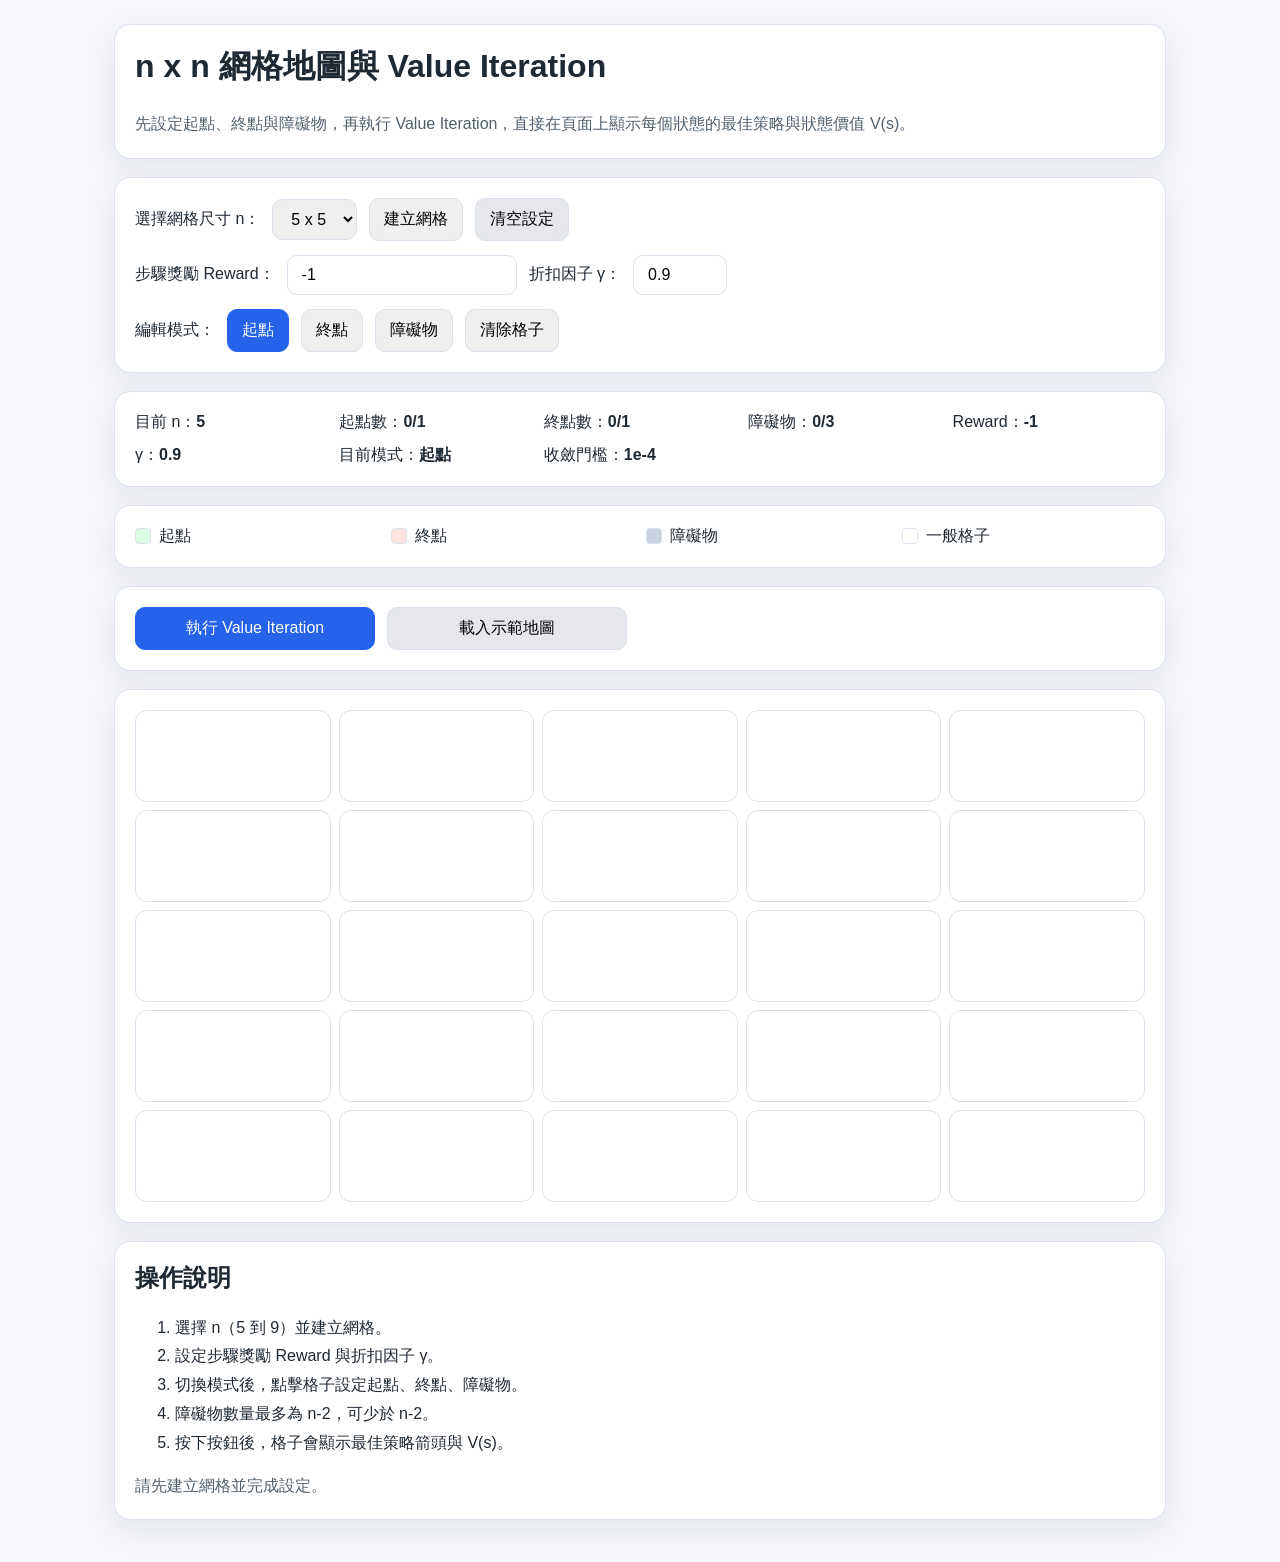
==== index.html @ 13fbd71c "New static Version (JS)" ====
<!DOCTYPE html>
<html lang="zh-Hant">
<head>
  <meta charset="UTF-8" />
  <meta name="viewport" content="width=device-width, initial-scale=1.0" />
  <title>GridWorld Value Iteration</title>
  <link rel="stylesheet" href="./static/style.css" />
</head>
<body>
  <main class="container">
    <header class="hero">
      <h1>n x n 網格地圖與 Value Iteration</h1>
      <p>
        先設定起點、終點與障礙物，再執行 Value Iteration，直接在頁面上顯示每個狀態的最佳策略與狀態價值 V(s)。
      </p>
    </header>

    <section class="panel controls">
      <div class="control-row">
        <label for="gridSize">選擇網格尺寸 n：</label>
        <select id="gridSize">
          <option value="5">5 x 5</option>
          <option value="6">6 x 6</option>
          <option value="7">7 x 7</option>
          <option value="8">8 x 8</option>
          <option value="9">9 x 9</option>
        </select>
        <button id="buildGridBtn">建立網格</button>
        <button id="resetGridBtn" class="secondary">清空設定</button>
      </div>

      <div class="control-row">
        <label for="rewardInput">步驟獎勵 Reward：</label>
        <input id="rewardInput" type="number" step="0.1" value="-1" />

        <label for="gammaInput">折扣因子 γ：</label>
        <input id="gammaInput" type="number" step="0.01" min="0" max="1" value="0.9" />
      </div>

      <div class="control-row mode-row">
        <span>編輯模式：</span>
        <button class="mode-btn active" data-mode="start">起點</button>
        <button class="mode-btn" data-mode="end">終點</button>
        <button class="mode-btn" data-mode="obstacle">障礙物</button>
        <button class="mode-btn" data-mode="empty">清除格子</button>
      </div>
    </section>

    <section class="panel info-grid">
      <div>目前 n：<strong id="infoN">5</strong></div>
      <div>起點數：<strong id="infoStart">0/1</strong></div>
      <div>終點數：<strong id="infoEnd">0/1</strong></div>
      <div>障礙物：<strong id="infoObstacle">0/3</strong></div>
      <div>Reward：<strong id="infoReward">-1</strong></div>
      <div>γ：<strong id="infoGamma">0.9</strong></div>
      <div>目前模式：<strong id="infoMode">起點</strong></div>
      <div>收斂門檻：<strong>1e-4</strong></div>
    </section>

    <section class="panel legend">
      <div><span class="legend-box start"></span>起點</div>
      <div><span class="legend-box end"></span>終點</div>
      <div><span class="legend-box obstacle"></span>障礙物</div>
      <div><span class="legend-box empty"></span>一般格子</div>
    </section>

    <section class="panel action-panel">
      <button id="runBtn" class="primary">執行 Value Iteration</button>
      <button id="demoBtn" class="secondary">載入示範地圖</button>
    </section>

    <section class="panel">
      <div id="grid" class="grid" aria-label="grid world"></div>
    </section>

    <section class="panel">
      <h2>操作說明</h2>
      <ol>
        <li>選擇 n（5 到 9）並建立網格。</li>
        <li>設定步驟獎勵 Reward 與折扣因子 γ。</li>
        <li>切換模式後，點擊格子設定起點、終點、障礙物。</li>
        <li>障礙物數量最多為 n-2，可少於 n-2。</li>
        <li>按下按鈕後，格子會顯示最佳策略箭頭與 V(s)。</li>
      </ol>
      <p id="message" class="message">請先建立網格並完成設定。</p>
    </section>
  </main>

  <script src="./static/app.js"></script>
</body>
</html>
---- static/style.css ----
:root {
  --bg: #f5f7fb;
  --panel: #ffffff;
  --line: #d9e2ec;
  --text: #1f2933;
  --muted: #52606d;
  --primary: #2563eb;
  --primary-dark: #1d4ed8;
  --secondary: #e5e7eb;
  --start: #dcfce7;
  --end: #fee2e2;
  --obstacle: #cbd5e1;
  --shadow: 0 10px 30px rgba(15, 23, 42, 0.08);
}

* {
  box-sizing: border-box;
}

body {
  margin: 0;
  font-family: "Noto Sans TC", "Microsoft JhengHei", sans-serif;
  background: var(--bg);
  color: var(--text);
}

.container {
  max-width: 1100px;
  margin: 0 auto;
  padding: 24px;
}

.hero,
.panel {
  background: var(--panel);
  border: 1px solid var(--line);
  border-radius: 16px;
  box-shadow: var(--shadow);
  padding: 20px;
  margin-bottom: 18px;
}

.hero h1,
.panel h2 {
  margin-top: 0;
}

.hero p {
  margin-bottom: 0;
  color: var(--muted);
  line-height: 1.7;
}

.control-row {
  display: flex;
  flex-wrap: wrap;
  align-items: center;
  gap: 12px;
  margin-bottom: 14px;
}

.control-row:last-child {
  margin-bottom: 0;
}

button,
select,
input {
  font: inherit;
}

button,
select,
input[type="number"] {
  border-radius: 10px;
  border: 1px solid var(--line);
  padding: 10px 14px;
}

button {
  cursor: pointer;
  transition: transform 0.15s ease, background 0.15s ease, border-color 0.15s ease;
}

button:hover {
  transform: translateY(-1px);
}

button.primary {
  background: var(--primary);
  color: #fff;
  border-color: var(--primary);
}

button.primary:hover {
  background: var(--primary-dark);
}

button.secondary {
  background: var(--secondary);
}

.mode-btn.active {
  background: var(--primary);
  border-color: var(--primary);
  color: #fff;
}

.info-grid,
.legend,
.action-panel {
  display: grid;
  gap: 12px;
}

.info-grid {
  grid-template-columns: repeat(auto-fit, minmax(180px, 1fr));
}

.legend {
  grid-template-columns: repeat(auto-fit, minmax(120px, 1fr));
}

.action-panel {
  grid-template-columns: repeat(auto-fit, minmax(180px, 240px));
}

.legend-box {
  display: inline-block;
  width: 16px;
  height: 16px;
  vertical-align: middle;
  margin-right: 8px;
  border-radius: 4px;
  border: 1px solid var(--line);
}

.legend-box.start { background: var(--start); }
.legend-box.end { background: var(--end); }
.legend-box.obstacle { background: var(--obstacle); }
.legend-box.empty { background: #fff; }

.grid {
  display: grid;
  gap: 8px;
  width: 100%;
}

.cell {
  position: relative;
  border: 1px solid var(--line);
  border-radius: 12px;
  min-height: 92px;
  background: #fff;
  display: flex;
  align-items: center;
  justify-content: center;
  user-select: none;
  cursor: pointer;
  overflow: hidden;
}

.cell.start { background: var(--start); }
.cell.end { background: var(--end); }
.cell.obstacle {
  background: var(--obstacle);
  color: #334155;
}

.cell-label {
  position: absolute;
  top: 8px;
  left: 10px;
  font-size: 12px;
  font-weight: 700;
  opacity: 0.85;
}

.cell-arrow {
  font-size: 28px;
  font-weight: 700;
  line-height: 1;
}

.cell-value {
  position: absolute;
  right: 10px;
  bottom: 8px;
  font-size: 13px;
  font-weight: 700;
  background: rgba(255, 255, 255, 0.75);
  padding: 2px 6px;
  border-radius: 999px;
}

.message {
  margin: 0;
  color: var(--muted);
  line-height: 1.7;
}

.message.error {
  color: #b91c1c;
}

.message.success {
  color: #166534;
}

ol {
  margin-bottom: 14px;
  line-height: 1.8;
}

@media (max-width: 640px) {
  .container {
    padding: 14px;
  }

  .cell {
    min-height: 76px;
  }

  .cell-arrow {
    font-size: 24px;
  }
}
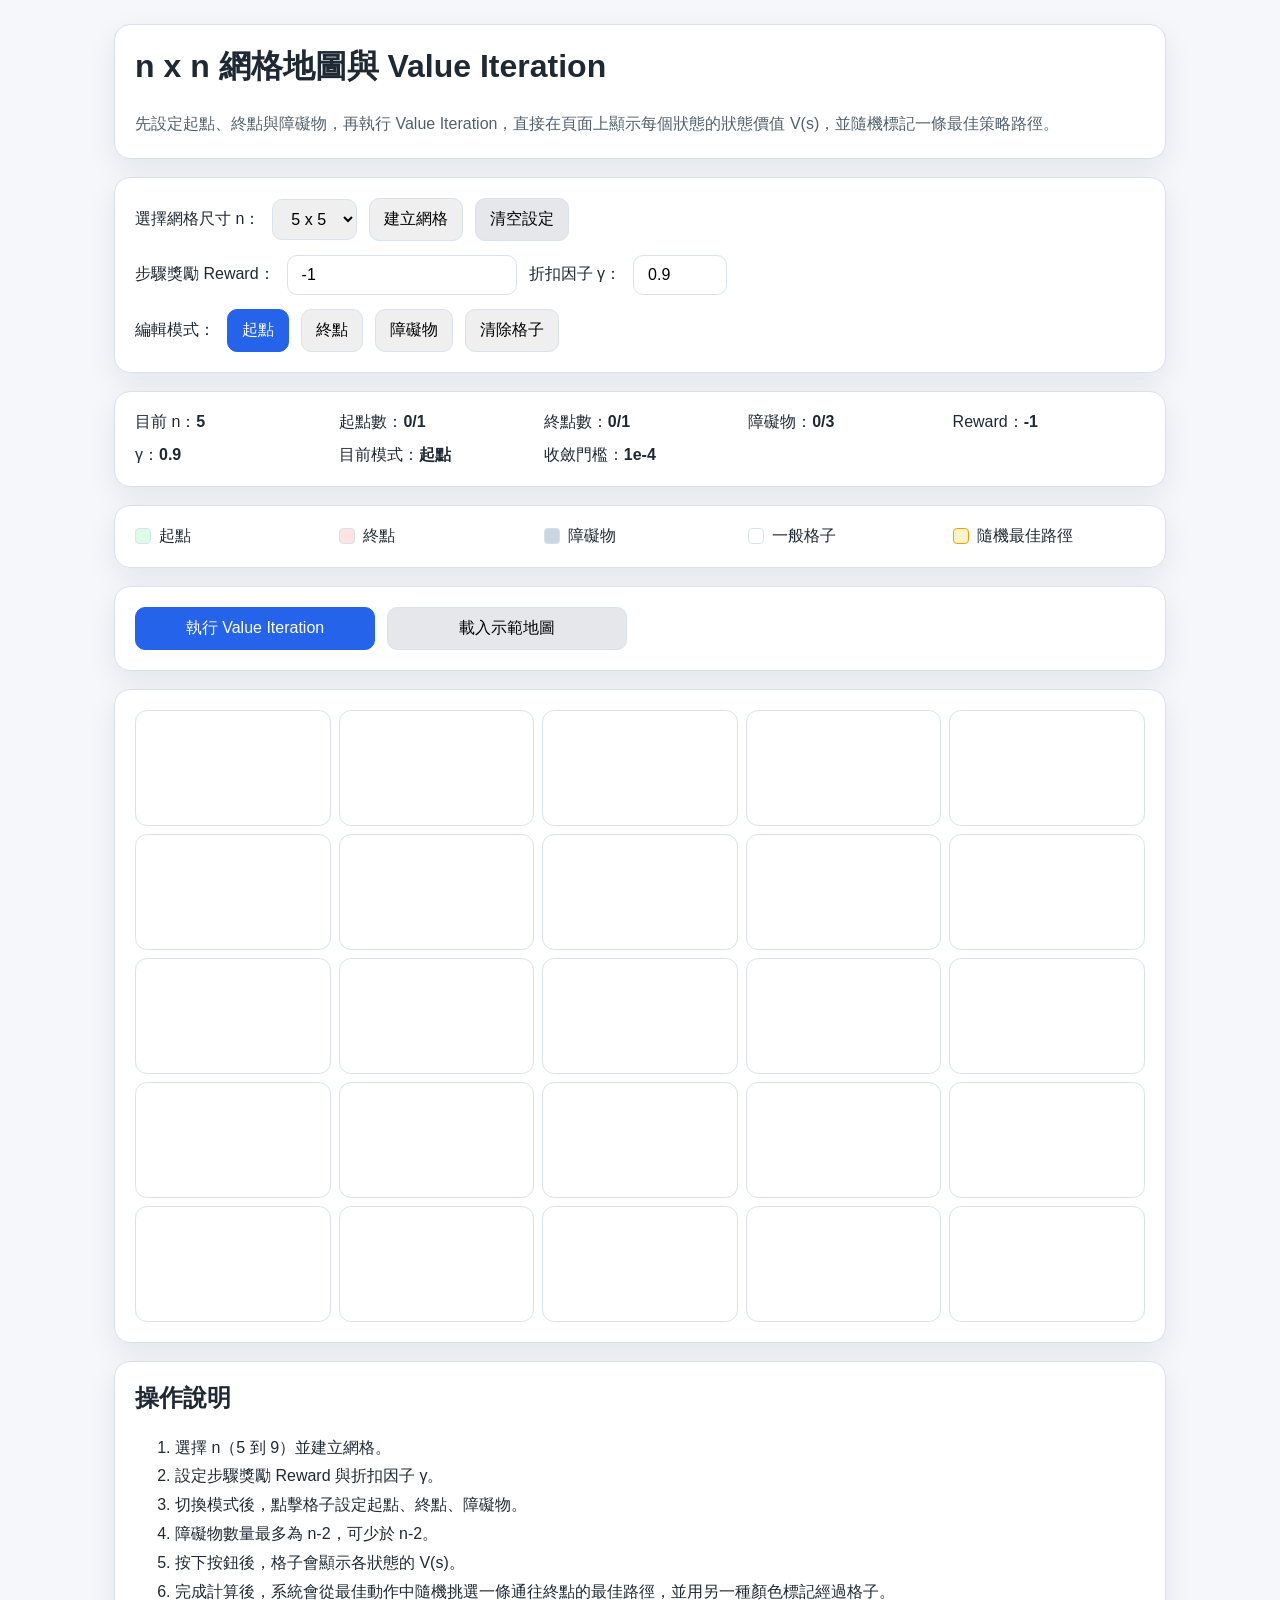
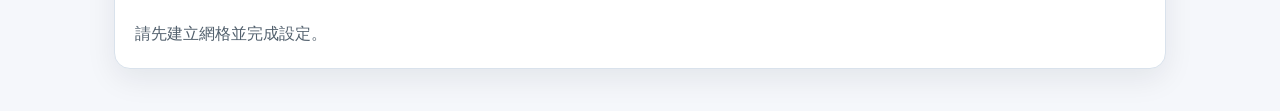
==== commit 483cfd87: "新增最佳路經顯示" ====
--- a/index.html
+++ b/index.html
@@ -11,7 +11,7 @@
     <header class="hero">
       <h1>n x n 網格地圖與 Value Iteration</h1>
       <p>
-        先設定起點、終點與障礙物，再執行 Value Iteration，直接在頁面上顯示每個狀態的最佳策略與狀態價值 V(s)。
+        先設定起點、終點與障礙物，再執行 Value Iteration，直接在頁面上顯示每個狀態的狀態價值 V(s)，並隨機標記一條最佳策略路徑。
       </p>
     </header>
 
@@ -62,6 +62,7 @@
       <div><span class="legend-box end"></span>終點</div>
       <div><span class="legend-box obstacle"></span>障礙物</div>
       <div><span class="legend-box empty"></span>一般格子</div>
+      <div><span class="legend-box path"></span>隨機最佳路徑</div>
     </section>
 
     <section class="panel action-panel">
@@ -80,7 +81,8 @@
         <li>設定步驟獎勵 Reward 與折扣因子 γ。</li>
         <li>切換模式後，點擊格子設定起點、終點、障礙物。</li>
         <li>障礙物數量最多為 n-2，可少於 n-2。</li>
-        <li>按下按鈕後，格子會顯示最佳策略箭頭與 V(s)。</li>
+        <li>按下按鈕後，格子會顯示各狀態的 V(s)。</li>
+        <li>完成計算後，系統會從最佳動作中隨機挑選一條通往終點的最佳路徑，並用另一種顏色標記經過格子。</li>
       </ol>
       <p id="message" class="message">請先建立網格並完成設定。</p>
     </section>
--- a/static/style.css
+++ b/static/style.css
@@ -10,6 +10,9 @@
   --start: #dcfce7;
   --end: #fee2e2;
   --obstacle: #cbd5e1;
+  --policy: #7c3aed;
+  --path: #fef3c7;
+  --path-border: #f59e0b;
   --shadow: 0 10px 30px rgba(15, 23, 42, 0.08);
 }
 
@@ -139,6 +142,7 @@
 .legend-box.end { background: var(--end); }
 .legend-box.obstacle { background: var(--obstacle); }
 .legend-box.empty { background: #fff; }
+.legend-box.path { background: var(--path); border-color: var(--path-border); }
 
 .grid {
   display: grid;
@@ -150,14 +154,17 @@
   position: relative;
   border: 1px solid var(--line);
   border-radius: 12px;
-  min-height: 92px;
+  min-height: 116px;
   background: #fff;
   display: flex;
+  flex-direction: column;
   align-items: center;
   justify-content: center;
+  gap: 6px;
   user-select: none;
   cursor: pointer;
   overflow: hidden;
+  padding: 22px 8px 28px;
 }
 
 .cell.start { background: var(--start); }
@@ -165,6 +172,20 @@
 .cell.obstacle {
   background: var(--obstacle);
   color: #334155;
+}
+
+.cell.path-highlight {
+  background: var(--path);
+  border-color: var(--path-border);
+  box-shadow: inset 0 0 0 2px rgba(245, 158, 11, 0.45);
+}
+
+.cell.start.path-highlight {
+  background: linear-gradient(0deg, rgba(254, 243, 199, 0.95), rgba(254, 243, 199, 0.95)), var(--start);
+}
+
+.cell.end.path-highlight {
+  background: linear-gradient(0deg, rgba(254, 243, 199, 0.95), rgba(254, 243, 199, 0.95)), var(--end);
 }
 
 .cell-label {
@@ -176,19 +197,23 @@
   opacity: 0.85;
 }
 
-.cell-arrow {
-  font-size: 28px;
+.cell-path-badge {
+  font-size: 11px;
   font-weight: 700;
-  line-height: 1;
+  color: #92400e;
+  background: rgba(245, 158, 11, 0.16);
+  border: 1px solid rgba(245, 158, 11, 0.32);
+  border-radius: 999px;
+  padding: 2px 8px;
 }
 
 .cell-value {
   position: absolute;
-  right: 10px;
+  right: 8px;
   bottom: 8px;
-  font-size: 13px;
+  font-size: 12px;
   font-weight: 700;
-  background: rgba(255, 255, 255, 0.75);
+  background: rgba(255, 255, 255, 0.82);
   padding: 2px 6px;
   border-radius: 999px;
 }
@@ -218,10 +243,8 @@
   }
 
   .cell {
-    min-height: 76px;
+    min-height: 104px;
+    padding: 20px 6px 26px;
   }
 
-  .cell-arrow {
-    font-size: 24px;
-  }
-}
+    
